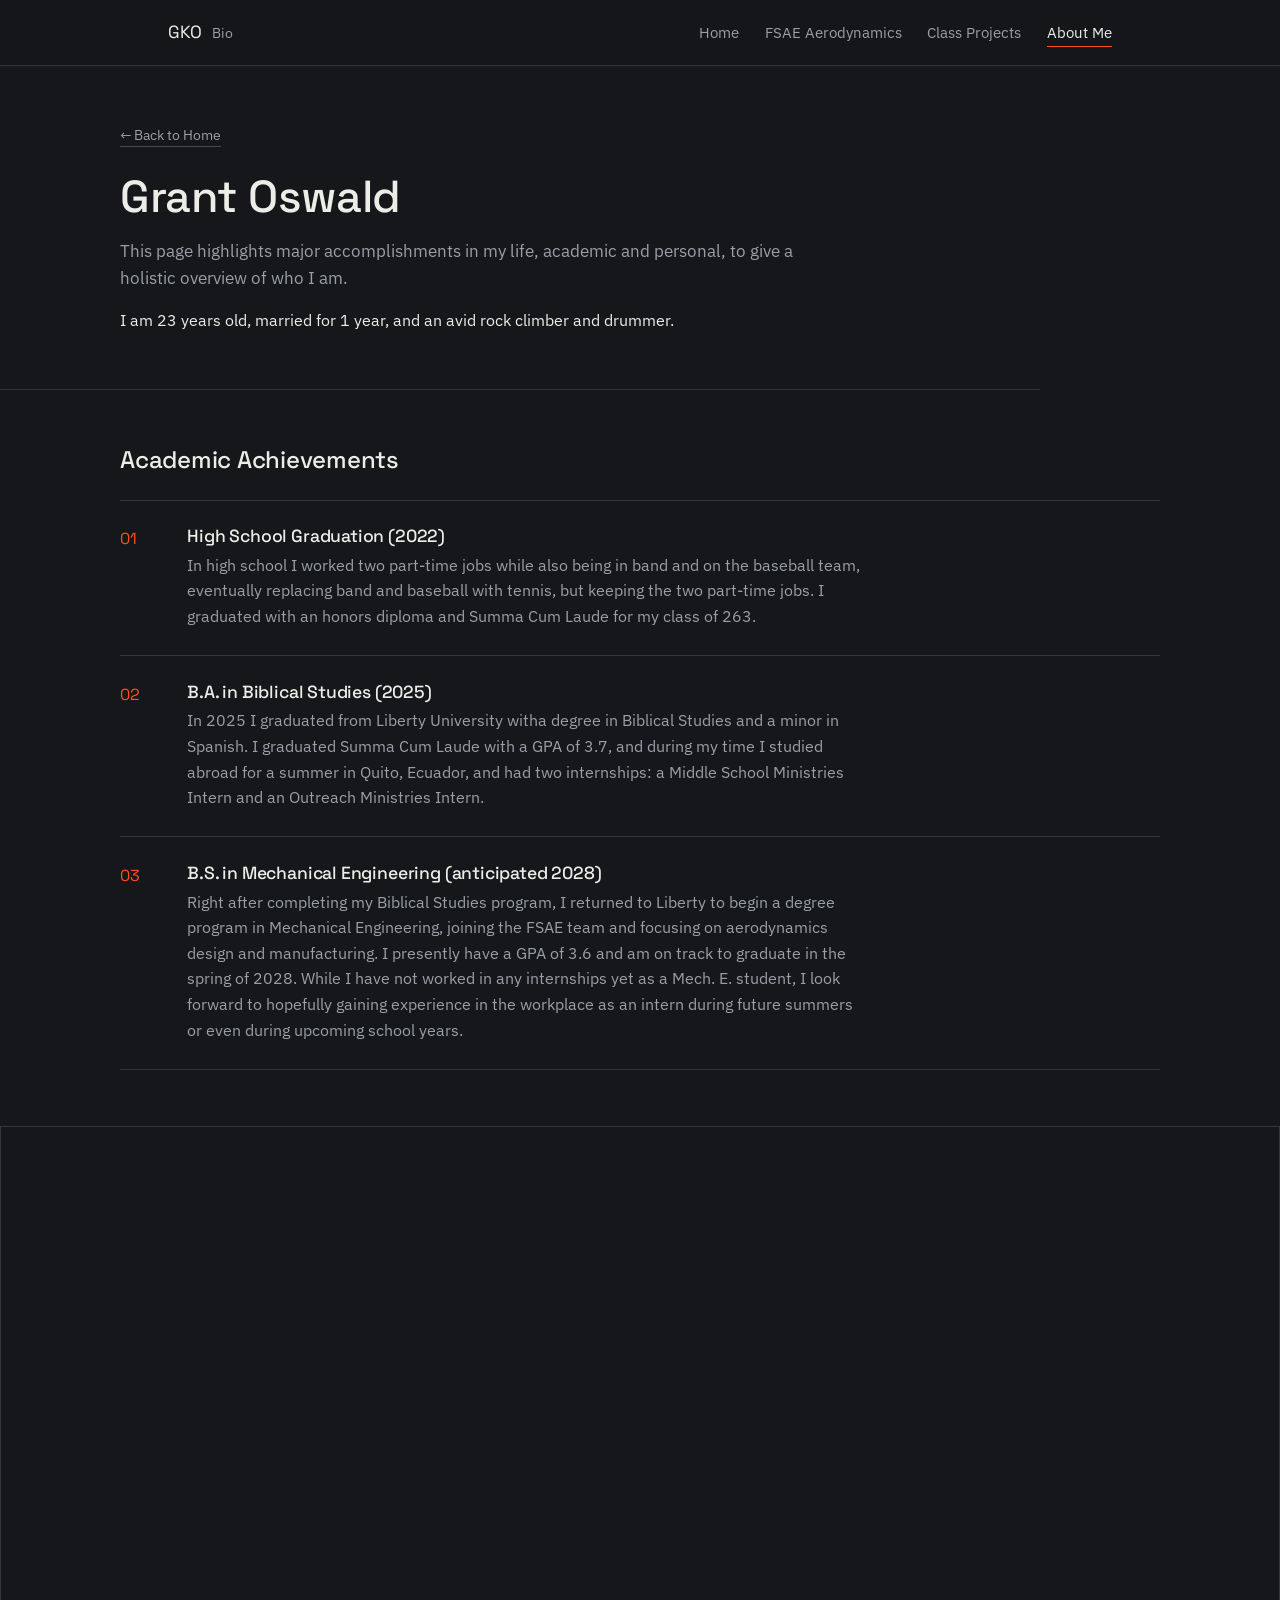
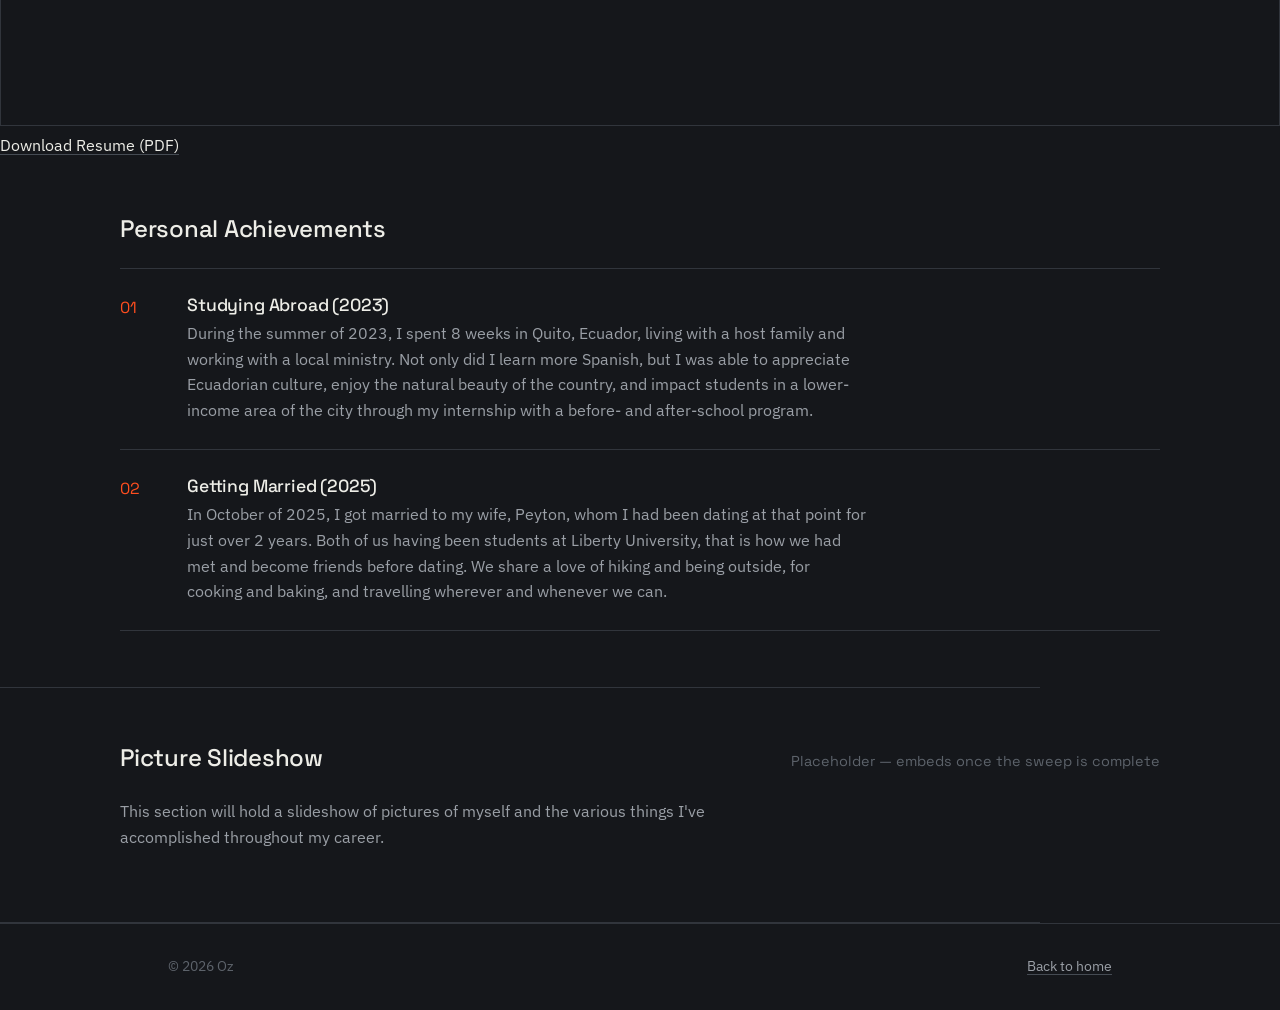
==== projects/about-me.html @ 52be58f1 "Update about-me.html" ====
<!DOCTYPE html>
<html lang="en">
<head>
<meta charset="UTF-8">
<meta name="viewport" content="width=device-width, initial-scale=1.0">
<title>About Me</title>
<meta name="description" content="Front and rear wing design for the Formula SAE car — airfoil theory, CFD, and the 3D aero map.">
<link rel="preconnect" href="https://fonts.googleapis.com">
<link rel="preconnect" href="https://fonts.gstatic.com" crossorigin>
<link href="https://fonts.googleapis.com/css2?family=IBM+Plex+Sans:wght@400;500&family=Space+Grotesk:wght@500;600&display=swap" rel="stylesheet">
<link rel="stylesheet" href="../css/style.css">
</head>
<body>

<header class="site-header">
  <div class="wrap">
    <a href="../index.html" class="wordmark">GKO <span>Bio</span></a>
    <nav class="site-nav">
      <a href="../index.html">Home</a>
      <a href="fsae.html">FSAE Aerodynamics</a>
      <a href="class-projects.html">Class Projects</a>
      <a href="about-me.html" aria-current="page">About Me</a>
    </nav>
  </div>
</header>

<main>
  <section class="block wrap">
    <a href="../index.html" class="back-link">&larr; Back to Home</a>
    <h1 style="font-size:clamp(1.9rem,4vw,2.8rem); max-width:20ch;">Grant Oswald</h1>
    <p style="color:var(--text-dim); font-size:1.05rem; margin-top:1rem;">
      This page highlights major accomplishments in my life, academic and personal, to give a holistic overview of who I am.</p>
    <p>I am 23 years old, married for 1 year, and an avid rock climber and drummer.</p>
  </section>

  <hr class="dim-line wrap">

  <!-- ============ Academic Achievements ============ -->
  <section class="block wrap">
    <div class="block-head">
      <h2>Academic Achievements</h2>
    </div>
    <div class="process">
      <div class="step">
        <span class="step-num">01</span>
        <div>
          <h3>High School Graduation (2022)</h3>
          <p>In high school I worked two part-time jobs while also being in band and on the baseball team,
            eventually replacing band and baseball with tennis, but keeping the two part-time jobs. I graduated with an honors diploma and
            Summa Cum Laude for my class of 263.</p>
        </div>
      </div>
      <div class="step">
        <span class="step-num">02</span>
        <div>
          <h3>B.A. in Biblical Studies (2025)</h3>
          <p>In 2025 I graduated from Liberty University witha degree in Biblical Studies and a minor in Spanish. I graduated Summa Cum Laude with a GPA of 3.7,
          and during my time I studied abroad for a summer in Quito, Ecuador, and had two internships: a Middle School Ministries Intern and an 
            Outreach Ministries Intern.
          </p>
        </div>
      </div>
      <div class="step">
        <span class="step-num">03</span>
        <div>
          <h3>B.S. in Mechanical Engineering (anticipated 2028)</h3>
          <p>Right after completing my Biblical Studies program, I returned to Liberty to begin a degree program in Mechanical Engineering, joining the FSAE team
            and focusing on aerodynamics design and manufacturing. I presently have a GPA of 3.6 and am on track to graduate in the spring of 2028. While I have
            not worked in any internships yet as a Mech. E. student, I look forward to hopefully gaining experience in the workplace as an intern during future
            summers or even during upcoming school years.
          </p>
        </div>
      </div>
    </div>
  </section>

<!-- ============= Resume and Download Link ========= -->
  <iframe src="../docs/OswaldGrantResume.pdf" style="width:100%; height:600px; border:1px solid var(--line);" title="Resume"></iframe>
  <a href="../docs/OswaldGrantResume.pdf" download>Download Resume (PDF)</a>
  
 <!-- ============ Personal Achievements ============ -->
  <section class="block wrap">
    <div class="block-head">
      <h2>Personal Achievements</h2>
    </div>
    <div class="process">
      <div class="step">
        <span class="step-num">01</span>
        <div>
          <h3>Studying Abroad (2023)</h3>
          <p>During the summer of 2023, I spent 8 weeks in Quito, Ecuador, living with a host family and working with a local ministry. Not only did I learn
          more Spanish, but I was able to appreciate Ecuadorian culture, enjoy the natural beauty of the country, and impact students in a lower-income area
          of the city through my internship with a before- and after-school program.</p>
        </div>
      </div>
      <div class="step">
        <span class="step-num">02</span>
        <div>
          <h3>Getting Married (2025)</h3>
          <p>In October of 2025, I got married to my wife, Peyton, whom I had been dating at that point for just over 2 years. Both of us having been students
            at Liberty University, that is how we had met and become friends before dating. We share a love of hiking and being outside, for cooking and baking,
            and travelling wherever and whenever we can.
          </p>
        </div>
      </div>
    </div>
  </section>

  <hr class="dim-line wrap">

  <!-- ============ SLIDESHOW PLACEHOLDER ============ -->
  <section class="block wrap">
    <div class="block-head">
      <h2>Picture Slideshow</h2>
      <span class="block-note">Placeholder — embeds once the sweep is complete</span>
    </div>
    <p style="color:var(--text-dim); margin-bottom:1rem;">
      This section will hold a slideshow of pictures of myself and the various things I've accomplished throughout my career.
    </p>
</section>

  <hr class="dim-line wrap">

</main>

<footer class="site-footer">
  <div class="wrap">
    <span>&copy; 2026 Oz</span>
    <span><a href="../index.html">Back to home</a></span>
  </div>
</footer>

<script src="../js/main.js"></script>
</body>
</html>
---- css/style.css ----
/* ============================================================
   Design tokens
   ============================================================ */
:root {
  --bg: #15171B;
  --bg-panel: #1B1E23;
  --text: #EDEDE7;
  --text-dim: #9A9FA6;
  --text-faint: #5D636B;
  --accent: #FF4E1F;
  --line: #31353C;
  --line-strong: #454B53;

  --font-head: "Space Grotesk", sans-serif;
  --font-body: "IBM Plex Sans", sans-serif;

  --measure: 68ch;
  --gutter: clamp(1.25rem, 4vw, 3rem);
}

* { box-sizing: border-box; }

html {
  scroll-behavior: smooth;
}

@media (prefers-reduced-motion: reduce) {
  html { scroll-behavior: auto; }
  * { animation-duration: 0.001ms !important; transition-duration: 0.001ms !important; }
}

body {
  margin: 0;
  background: var(--bg);
  color: var(--text);
  font-family: var(--font-body);
  font-size: 16px;
  line-height: 1.6;
  -webkit-font-smoothing: antialiased;
}

a {
  color: var(--text);
  text-decoration-color: var(--line-strong);
  text-underline-offset: 3px;
}
a:hover { text-decoration-color: var(--accent); }

a:focus-visible,
button:focus-visible {
  outline: 2px solid var(--accent);
  outline-offset: 3px;
}

img { max-width: 100%; display: block; }

h1, h2, h3 {
  font-family: var(--font-head);
  font-weight: 500;
  line-height: 1.15;
  margin: 0;
  letter-spacing: -0.01em;
}

p { margin: 0 0 1rem; max-width: var(--measure); }
p:last-child { margin-bottom: 0; }

.wrap {
  max-width: 1040px;
  margin: 0 auto;
  padding: 0 var(--gutter);
}

/* ============================================================
   Dimension-line divider — a recurring motif borrowed from
   engineering drawings: a rule with tick marks at each end,
   used to separate sections instead of a plain hairline.
   ============================================================ */
.dim-line {
  border: none;
  border-top: 1px solid var(--line);
  position: relative;
  margin: 0;
}
.dim-line::before,
.dim-line::after {
  content: "";
  position: absolute;
  top: -4px;
  width: 1px;
  height: 9px;
  background: var(--line-strong);
}
.dim-line::before { left: 0; }
.dim-line::after { right: 0; }

/* ============================================================
   Header / nav
   ============================================================ */
.site-header {
  border-bottom: 1px solid var(--line);
  position: sticky;
  top: 0;
  background: rgba(21, 23, 27, 0.92);
  backdrop-filter: blur(6px);
  z-index: 10;
}
.site-header .wrap {
  display: flex;
  align-items: baseline;
  justify-content: space-between;
  flex-wrap: wrap;
  gap: 0.5rem 1.5rem;
  padding-top: 1.1rem;
  padding-bottom: 1.1rem;
}
.wordmark {
  font-family: var(--font-head);
  font-size: 1.1rem;
  color: var(--text);
  text-decoration: none;
  display: flex;
  align-items: baseline;
  gap: 0.6rem;
}
.wordmark span {
  font-family: var(--font-body);
  font-size: 0.85rem;
  color: var(--text-dim);
  font-weight: 400;
}
.site-nav {
  display: flex;
  gap: 1.6rem;
  flex-wrap: wrap;
}
.site-nav a {
  font-size: 0.95rem;
  color: var(--text-dim);
  text-decoration: none;
  padding-bottom: 2px;
  border-bottom: 1px solid transparent;
}
.site-nav a:hover,
.site-nav a[aria-current="page"] {
  color: var(--text);
  border-bottom-color: var(--accent);
}

/* ============================================================
   Hero
   ============================================================ */
.hero {
  padding: clamp(3rem, 8vw, 6rem) 0 clamp(2.5rem, 6vw, 4rem);
  display: grid;
  grid-template-columns: 1.1fr 0.9fr;
  gap: 2rem;
  align-items: center;
}
.hero h1 {
  font-size: clamp(2.1rem, 4.4vw, 3.4rem);
  max-width: 14ch;
}
.hero .role {
  color: var(--accent);
  font-family: var(--font-head);
  font-size: 1.05rem;
  margin-bottom: 0.9rem;
}
.hero p {
  color: var(--text-dim);
  font-size: 1.05rem;
  margin-top: 1.1rem;
}
.hero-figure {
  display: flex;
   flex-direction: column;
  justify-content: center;
}
.hero-figure svg {
  width: 100%;
  max-width: 420px;
  height: auto;
}
@media (max-width: 760px) {
  .hero { grid-template-columns: 1fr; }
  .hero-figure { order: -1; max-width: 260px; margin: 0 auto; }
}

/* ============================================================
   Section shell
   ============================================================ */
section.block {
  padding: clamp(2.5rem, 6vw, 3.5rem) 0;
}
.block-head {
  display: flex;
  justify-content: space-between;
  align-items: baseline;
  gap: 1rem;
  margin-bottom: 1.6rem;
  flex-wrap: wrap;
}
.block-head h2 {
  font-size: 1.5rem;
}
.block-head .block-note {
  color: var(--text-faint);
  font-size: 0.9rem;
  font-family: var(--font-head);
}

/* ============================================================
   Spec sheet — label/value rows, used for the academic
   snapshot. Mirrors a datasheet rather than a generic card.
   ============================================================ */
.spec-sheet {
  display: grid;
  grid-template-columns: minmax(140px, 220px) 1fr;
  border-top: 1px solid var(--line);
}
.spec-row {
  display: contents;
}
.spec-row dt,
.spec-row dd {
  padding: 0.85rem 0;
  border-bottom: 1px solid var(--line);
  margin: 0;
}
.spec-row dt {
  color: var(--text-dim);
  font-family: var(--font-head);
  font-size: 0.92rem;
  padding-right: 1rem;
}
.spec-row dd {
  color: var(--text);
}
.spec-row dd .placeholder {
  color: var(--text-faint);
  font-style: italic;
}
@media (max-width: 560px) {
  .spec-sheet { grid-template-columns: 1fr; }
  .spec-row dt { border-bottom: none; padding-bottom: 0.15rem; }
  .spec-row dd { padding-top: 0.15rem; }
}

/* ============================================================
   Parts list — the project index, styled like a bill of
   materials rather than a grid of identical cards.
   ============================================================ */
.parts-list {
  border-top: 1px solid var(--line);
}
.part {
  display: grid;
  grid-template-columns: 2.2rem 1fr auto;
  gap: 1rem;
  align-items: start;
  padding: 1.4rem 0;
  border-bottom: 1px solid var(--line);
  text-decoration: none;
  color: inherit;
}
.part-mark {
  width: 2.2rem;
  height: 2.2rem;
  border: 1px solid var(--line-strong);
  display: flex;
  align-items: center;
  justify-content: center;
  color: var(--text-dim);
  font-family: var(--font-head);
  font-size: 0.95rem;
}
.part-body h3 {
  font-size: 1.15rem;
  margin-bottom: 0.3rem;
}
.part-body p {
  color: var(--text-dim);
  font-size: 0.95rem;
}
.part-status {
  font-family: var(--font-head);
  font-size: 0.82rem;
  color: var(--text-faint);
  white-space: nowrap;
  align-self: center;
}
.part-status.live { color: var(--accent); }
a.part:hover .part-mark { border-color: var(--accent); color: var(--accent); }
a.part:hover h3 { text-decoration: underline; text-decoration-color: var(--accent); }

/* ============================================================
   Placeholder media block — dashed frame standing in for
   images/embeds not yet added.
   ============================================================ */
.placeholder-media {
  border: 1px dashed var(--line-strong);
  background: var(--bg-panel);
  color: var(--text-faint);
  min-height: 220px;
  display: flex;
  align-items: center;
  justify-content: center;
  text-align: center;
  padding: 1.5rem;
  font-size: 0.9rem;
}
.placeholder-media strong {
  display: block;
  color: var(--text-dim);
  font-family: var(--font-head);
  font-weight: 500;
  margin-bottom: 0.35rem;
}

/* ============================================================
   Process steps (FSAE page) — a real sequence, so numbering
   is appropriate here.
   ============================================================ */
.process {
  border-top: 1px solid var(--line);
}
.step {
  display: grid;
  grid-template-columns: 3rem 1fr;
  gap: 1.2rem;
  padding: 1.6rem 0;
  border-bottom: 1px solid var(--line);
}
.step-num {
  font-family: var(--font-head);
  color: var(--accent);
  font-size: 1rem;
}
.step h3 {
  font-size: 1.1rem;
  margin-bottom: 0.4rem;
}
.step p { color: var(--text-dim); }

/* ============================================================
   Two-up media/text layout
   ============================================================ */
.split {
  display: grid;
  grid-template-columns: 1fr 1fr;
  gap: 2rem;
  align-items: center;
}
@media (max-width: 700px) {
  .split { grid-template-columns: 1fr; }
}

.tag-row {
  display: flex;
  flex-wrap: wrap;
  gap: 0.5rem;
  margin-top: 0.9rem;
}
.tag {
  font-family: var(--font-head);
  font-size: 0.8rem;
  color: var(--text-dim);
  border: 1px solid var(--line-strong);
  padding: 0.25rem 0.6rem;
}

.back-link {
  display: inline-block;
  color: var(--text-dim);
  font-size: 0.9rem;
  text-decoration: none;
  margin-bottom: 1.5rem;
  border-bottom: 1px solid var(--line-strong);
}
.back-link:hover { color: var(--accent); border-color: var(--accent); }

/* ============================================================
   Footer
   ============================================================ */
.site-footer {
  border-top: 1px solid var(--line);
  padding: 2rem 0;
  color: var(--text-faint);
  font-size: 0.85rem;
}
.site-footer .wrap {
  display: flex;
  justify-content: space-between;
  flex-wrap: wrap;
  gap: 0.5rem;
}
.site-footer a { color: var(--text-dim); }
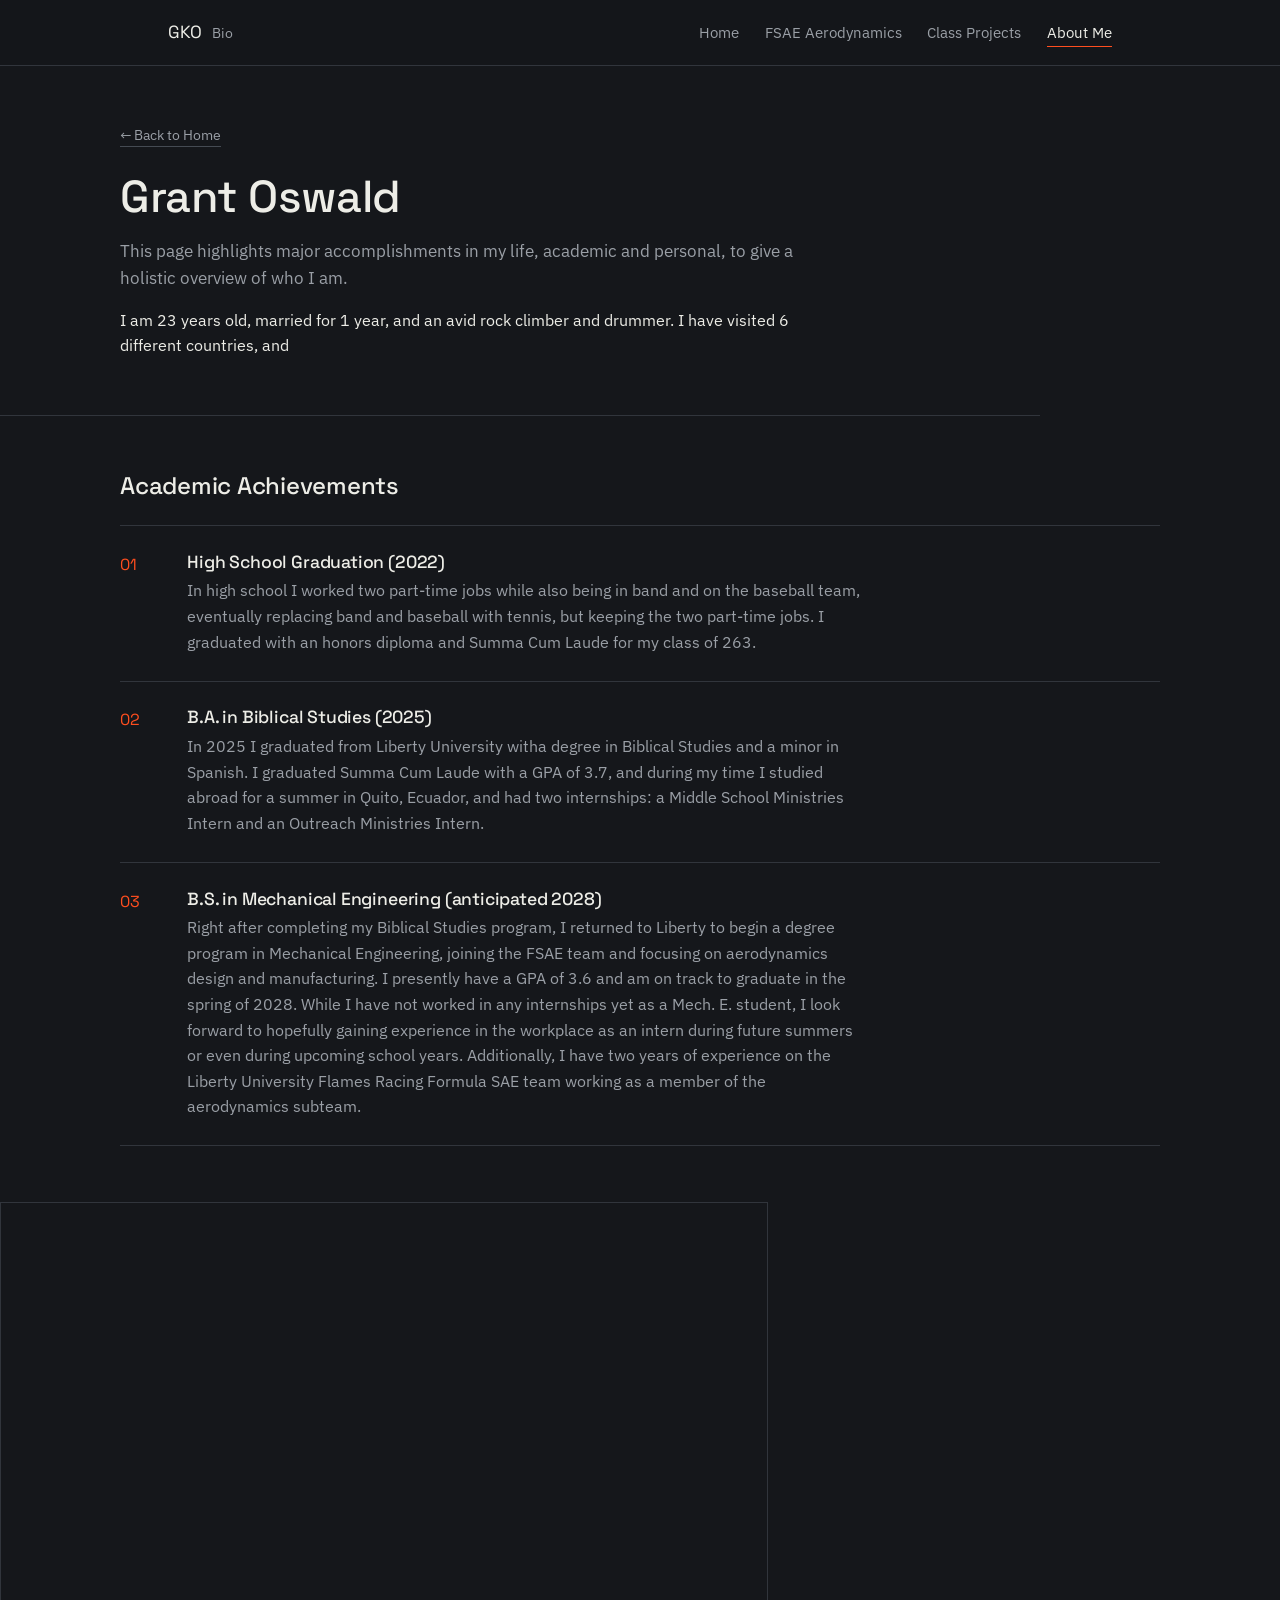
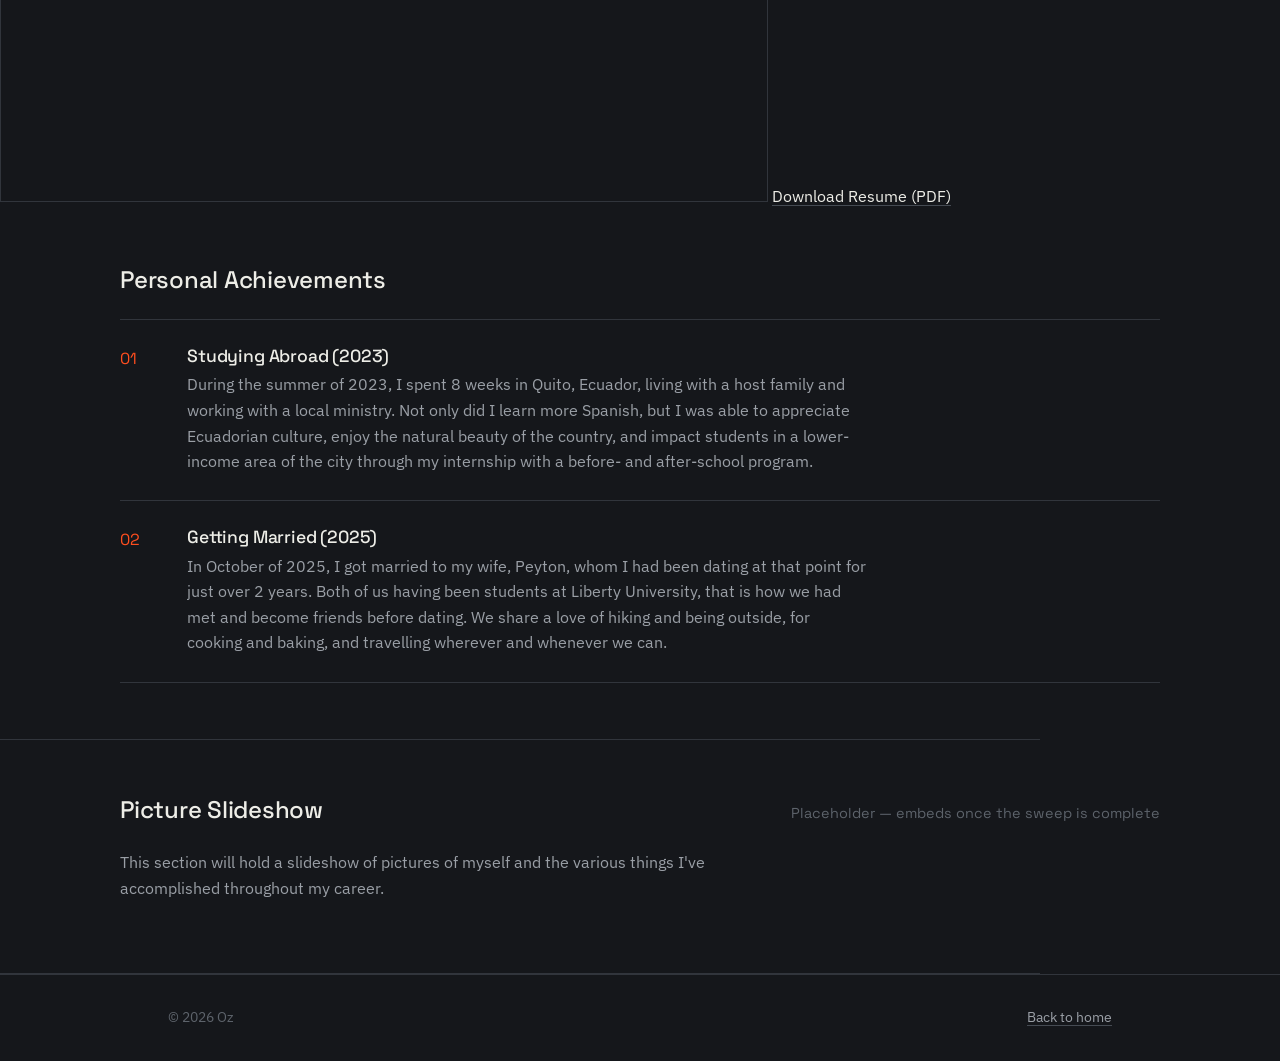
==== commit 9163752a: "Update about-me.html added to the mech e blurb, reduced width of resume pdf" ====
--- a/projects/about-me.html
+++ b/projects/about-me.html
@@ -30,7 +30,7 @@
     <h1 style="font-size:clamp(1.9rem,4vw,2.8rem); max-width:20ch;">Grant Oswald</h1>
     <p style="color:var(--text-dim); font-size:1.05rem; margin-top:1rem;">
       This page highlights major accomplishments in my life, academic and personal, to give a holistic overview of who I am.</p>
-    <p>I am 23 years old, married for 1 year, and an avid rock climber and drummer.</p>
+    <p>I am 23 years old, married for 1 year, and an avid rock climber and drummer. I have visited 6 different countries, and </p>
   </section>
 
   <hr class="dim-line wrap">
@@ -67,7 +67,8 @@
           <p>Right after completing my Biblical Studies program, I returned to Liberty to begin a degree program in Mechanical Engineering, joining the FSAE team
             and focusing on aerodynamics design and manufacturing. I presently have a GPA of 3.6 and am on track to graduate in the spring of 2028. While I have
             not worked in any internships yet as a Mech. E. student, I look forward to hopefully gaining experience in the workplace as an intern during future
-            summers or even during upcoming school years.
+            summers or even during upcoming school years. Additionally, I have two years of experience on the Liberty University Flames Racing Formula SAE
+            team working as a member of the aerodynamics subteam.
           </p>
         </div>
       </div>
@@ -75,7 +76,7 @@
   </section>
 
 <!-- ============= Resume and Download Link ========= -->
-  <iframe src="../docs/OswaldGrantResume.pdf" style="width:100%; height:600px; border:1px solid var(--line);" title="Resume"></iframe>
+  <iframe src="../docs/OswaldGrantResume.pdf" style="width:60%; height:600px; border:1px solid var(--line);" title="Resume"></iframe>
   <a href="../docs/OswaldGrantResume.pdf" download>Download Resume (PDF)</a>
   
  <!-- ============ Personal Achievements ============ -->
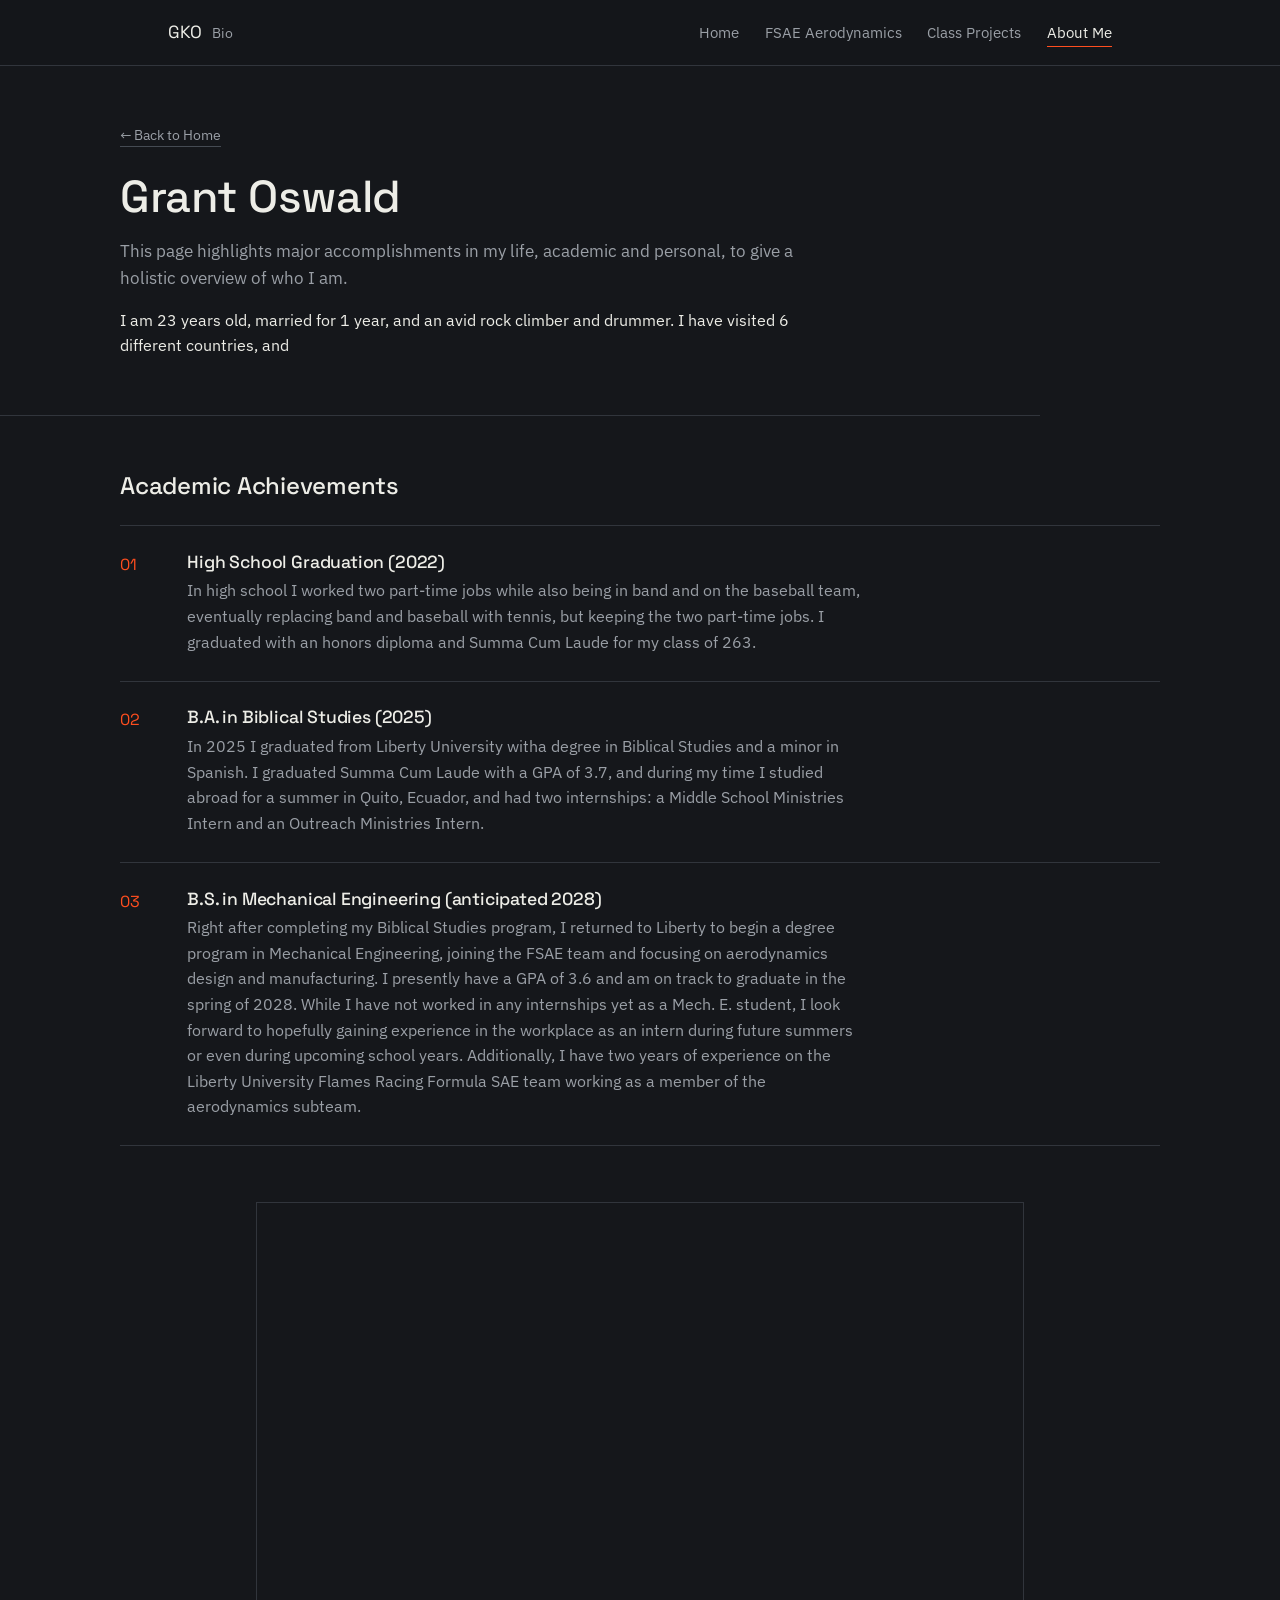
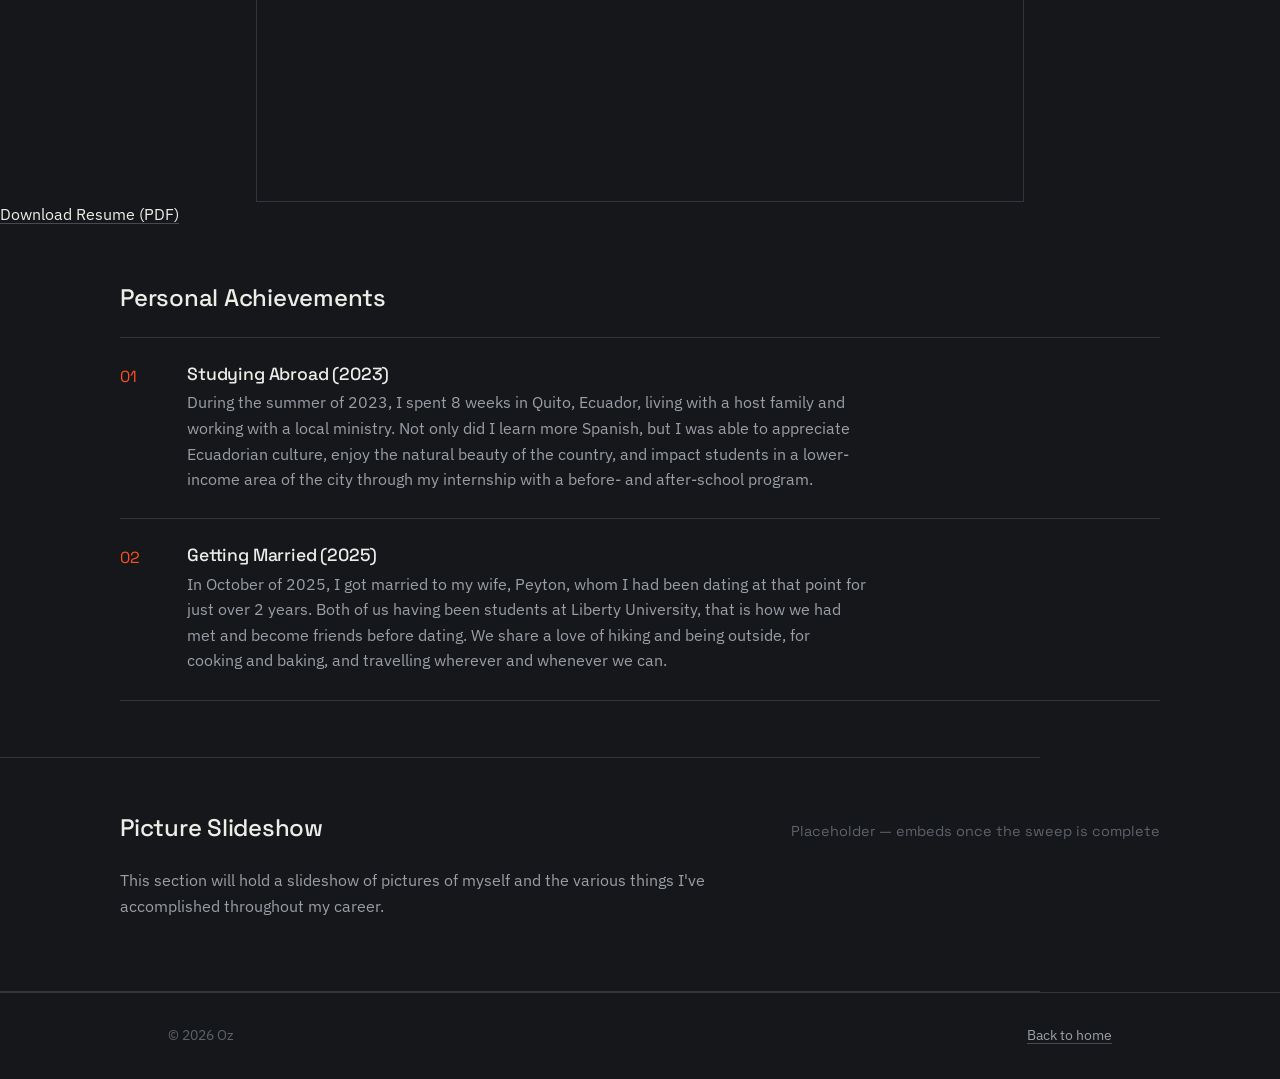
==== commit 5b92d8d8: "Update about-me.html centering the pdf box" ====
--- a/projects/about-me.html
+++ b/projects/about-me.html
@@ -76,7 +76,7 @@
   </section>
 
 <!-- ============= Resume and Download Link ========= -->
-  <iframe src="../docs/OswaldGrantResume.pdf" style="width:60%; height:600px; border:1px solid var(--line);" title="Resume"></iframe>
+  <iframe src="../docs/OswaldGrantResume.pdf" style="width:60%; height:600px; border:1px solid var(--line); display:block; margin-left:auto; margin-right:auto;" title="Resume"></iframe>
   <a href="../docs/OswaldGrantResume.pdf" download>Download Resume (PDF)</a>
   
  <!-- ============ Personal Achievements ============ -->
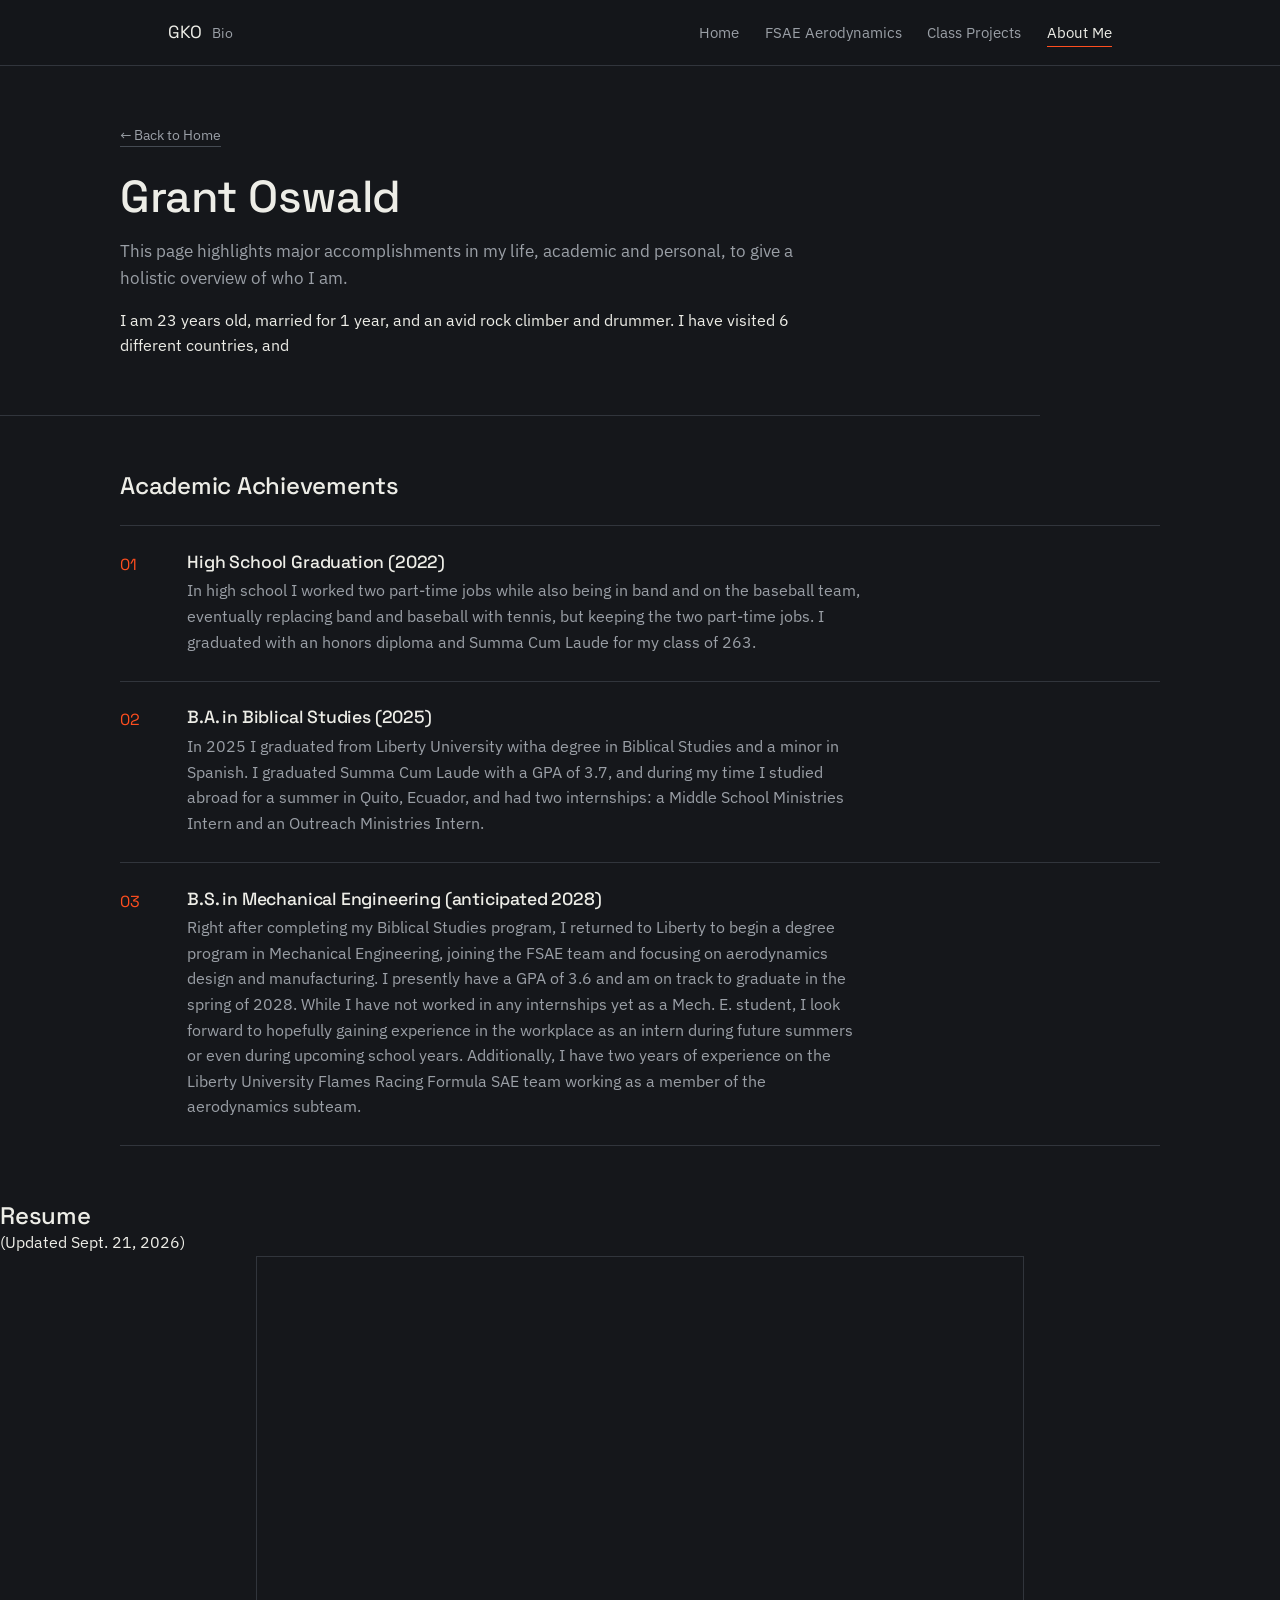
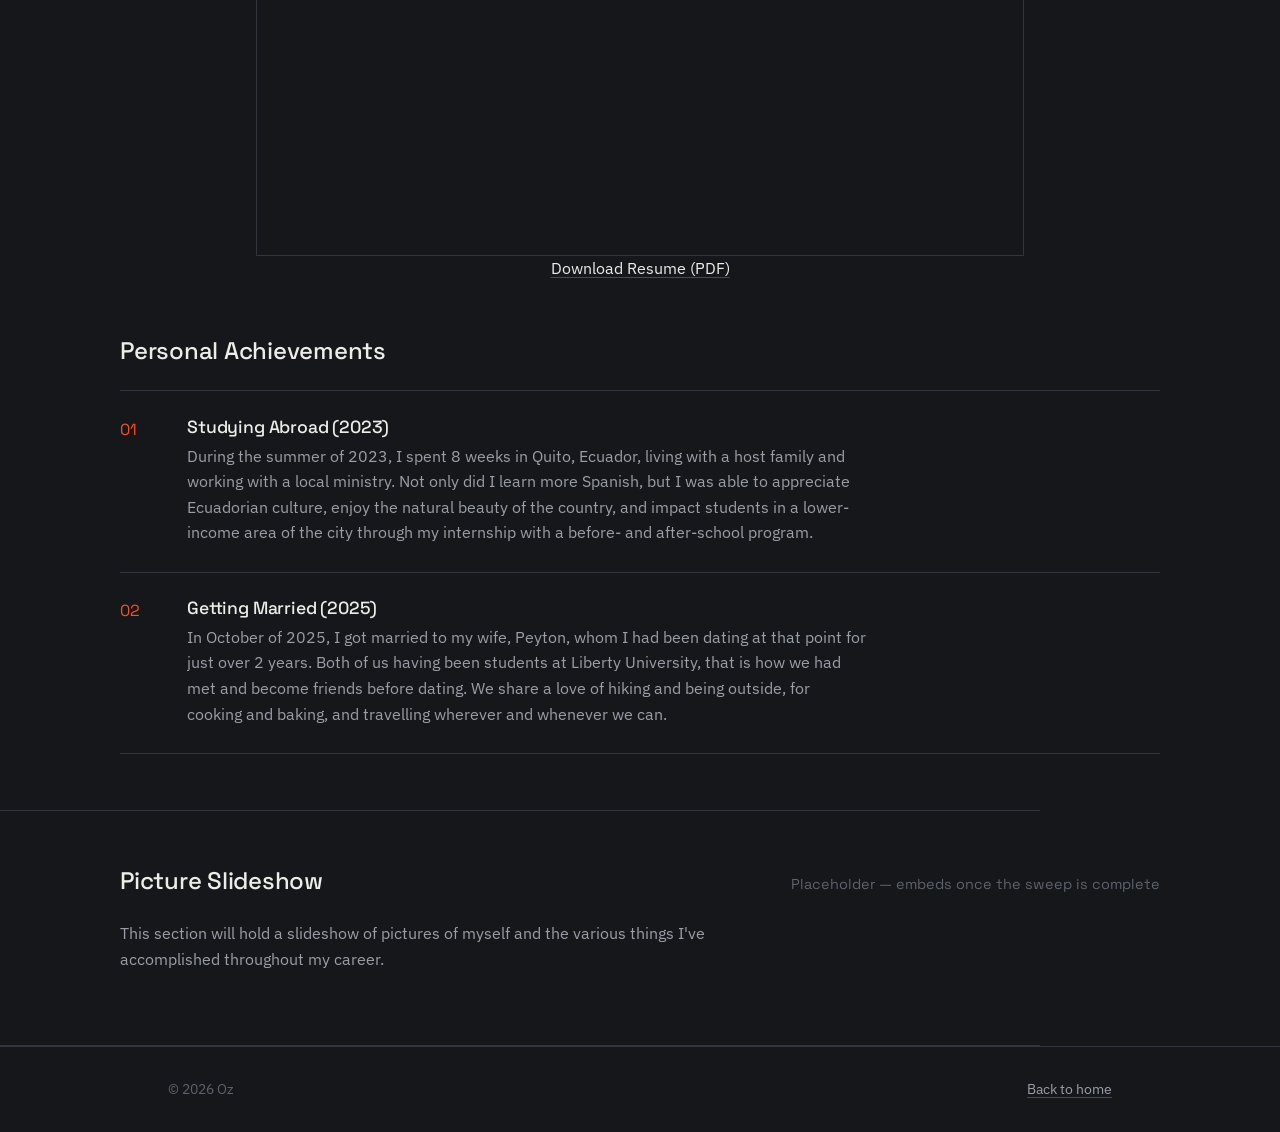
==== commit 26b00214: "Update about-me.html added resume section header, centered download link" ====
--- a/projects/about-me.html
+++ b/projects/about-me.html
@@ -76,8 +76,14 @@
   </section>
 
 <!-- ============= Resume and Download Link ========= -->
+  <div class:"block-head">
+    <h2>Resume</h2>
+    <p> (Updated Sept. 21, 2026)</p>
+  </div>
   <iframe src="../docs/OswaldGrantResume.pdf" style="width:60%; height:600px; border:1px solid var(--line); display:block; margin-left:auto; margin-right:auto;" title="Resume"></iframe>
-  <a href="../docs/OswaldGrantResume.pdf" download>Download Resume (PDF)</a>
+  <div style="text-align:center;">
+  <a href="../docs/OswaldGrantResume.pdf" style="margin-left:auto; margin-right:auto;" download>Download Resume (PDF)</a>
+  </div>
   
  <!-- ============ Personal Achievements ============ -->
   <section class="block wrap">
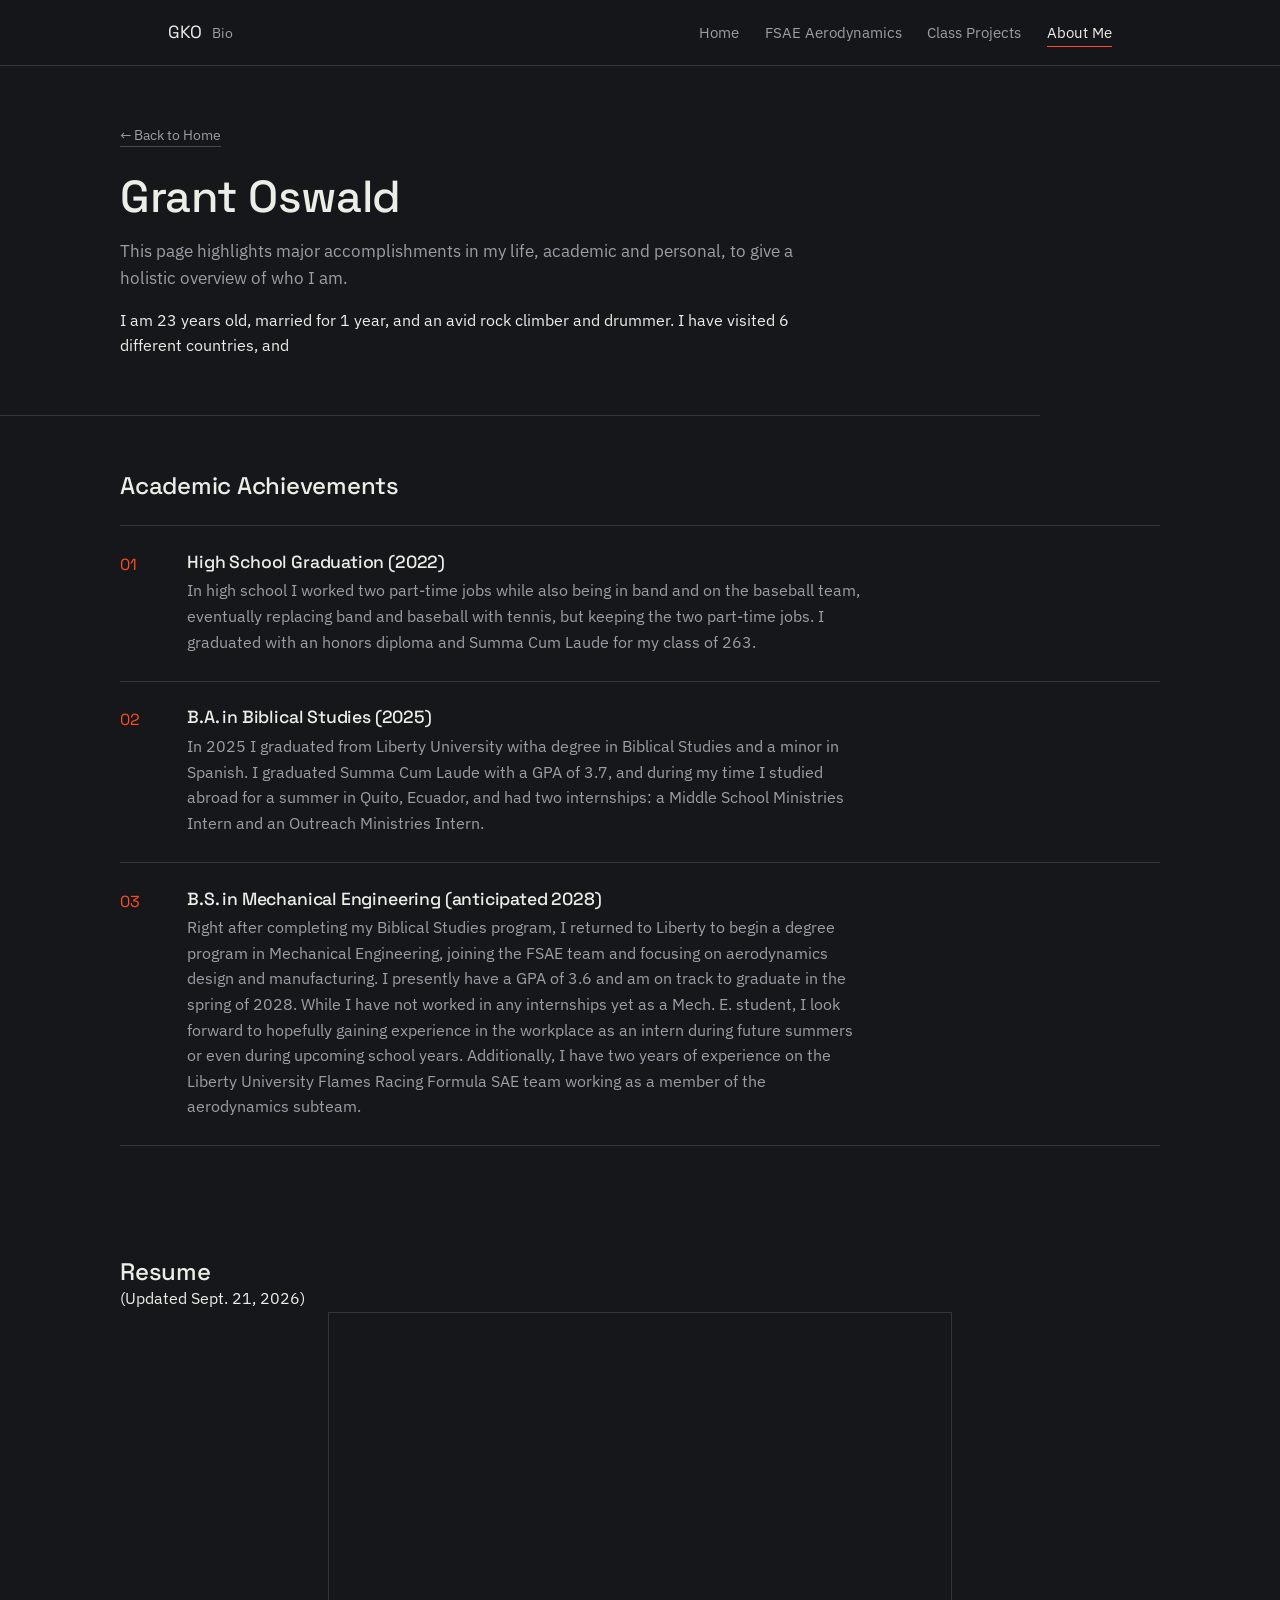
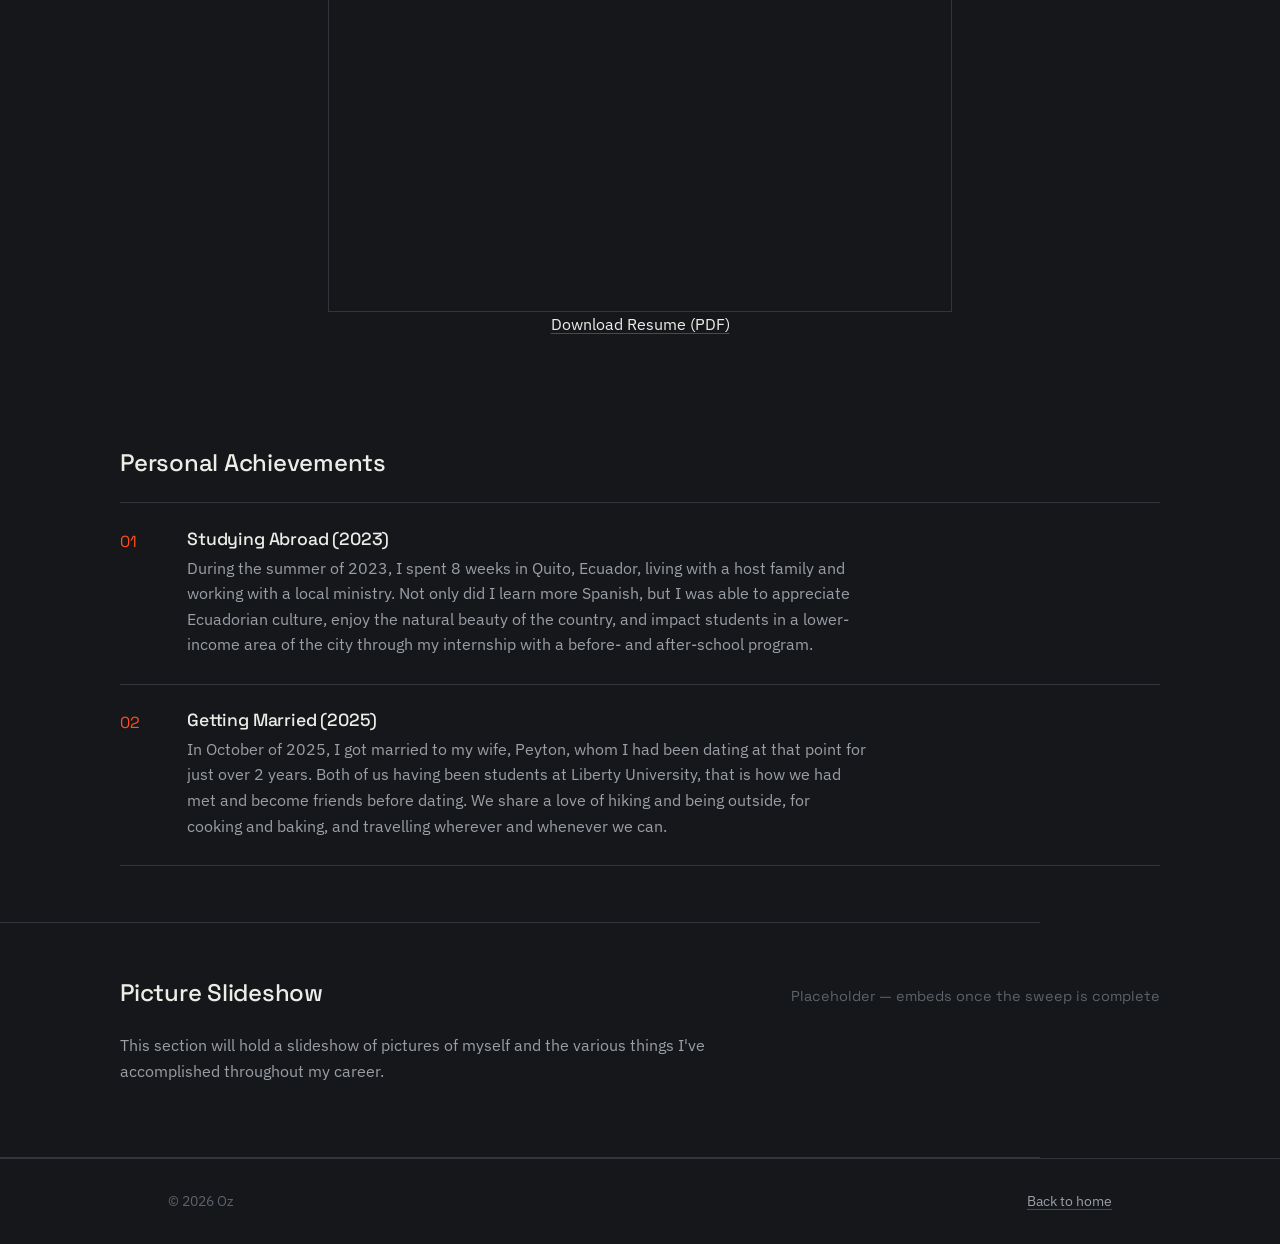
==== commit 7d98e402: "Update about-me.html updated layout of resume header" ====
--- a/projects/about-me.html
+++ b/projects/about-me.html
@@ -76,6 +76,7 @@
   </section>
 
 <!-- ============= Resume and Download Link ========= -->
+  <section class="block wrap">
   <div class:"block-head">
     <h2>Resume</h2>
     <p> (Updated Sept. 21, 2026)</p>
@@ -84,6 +85,7 @@
   <div style="text-align:center;">
   <a href="../docs/OswaldGrantResume.pdf" style="margin-left:auto; margin-right:auto;" download>Download Resume (PDF)</a>
   </div>
+  </section>
   
  <!-- ============ Personal Achievements ============ -->
   <section class="block wrap">
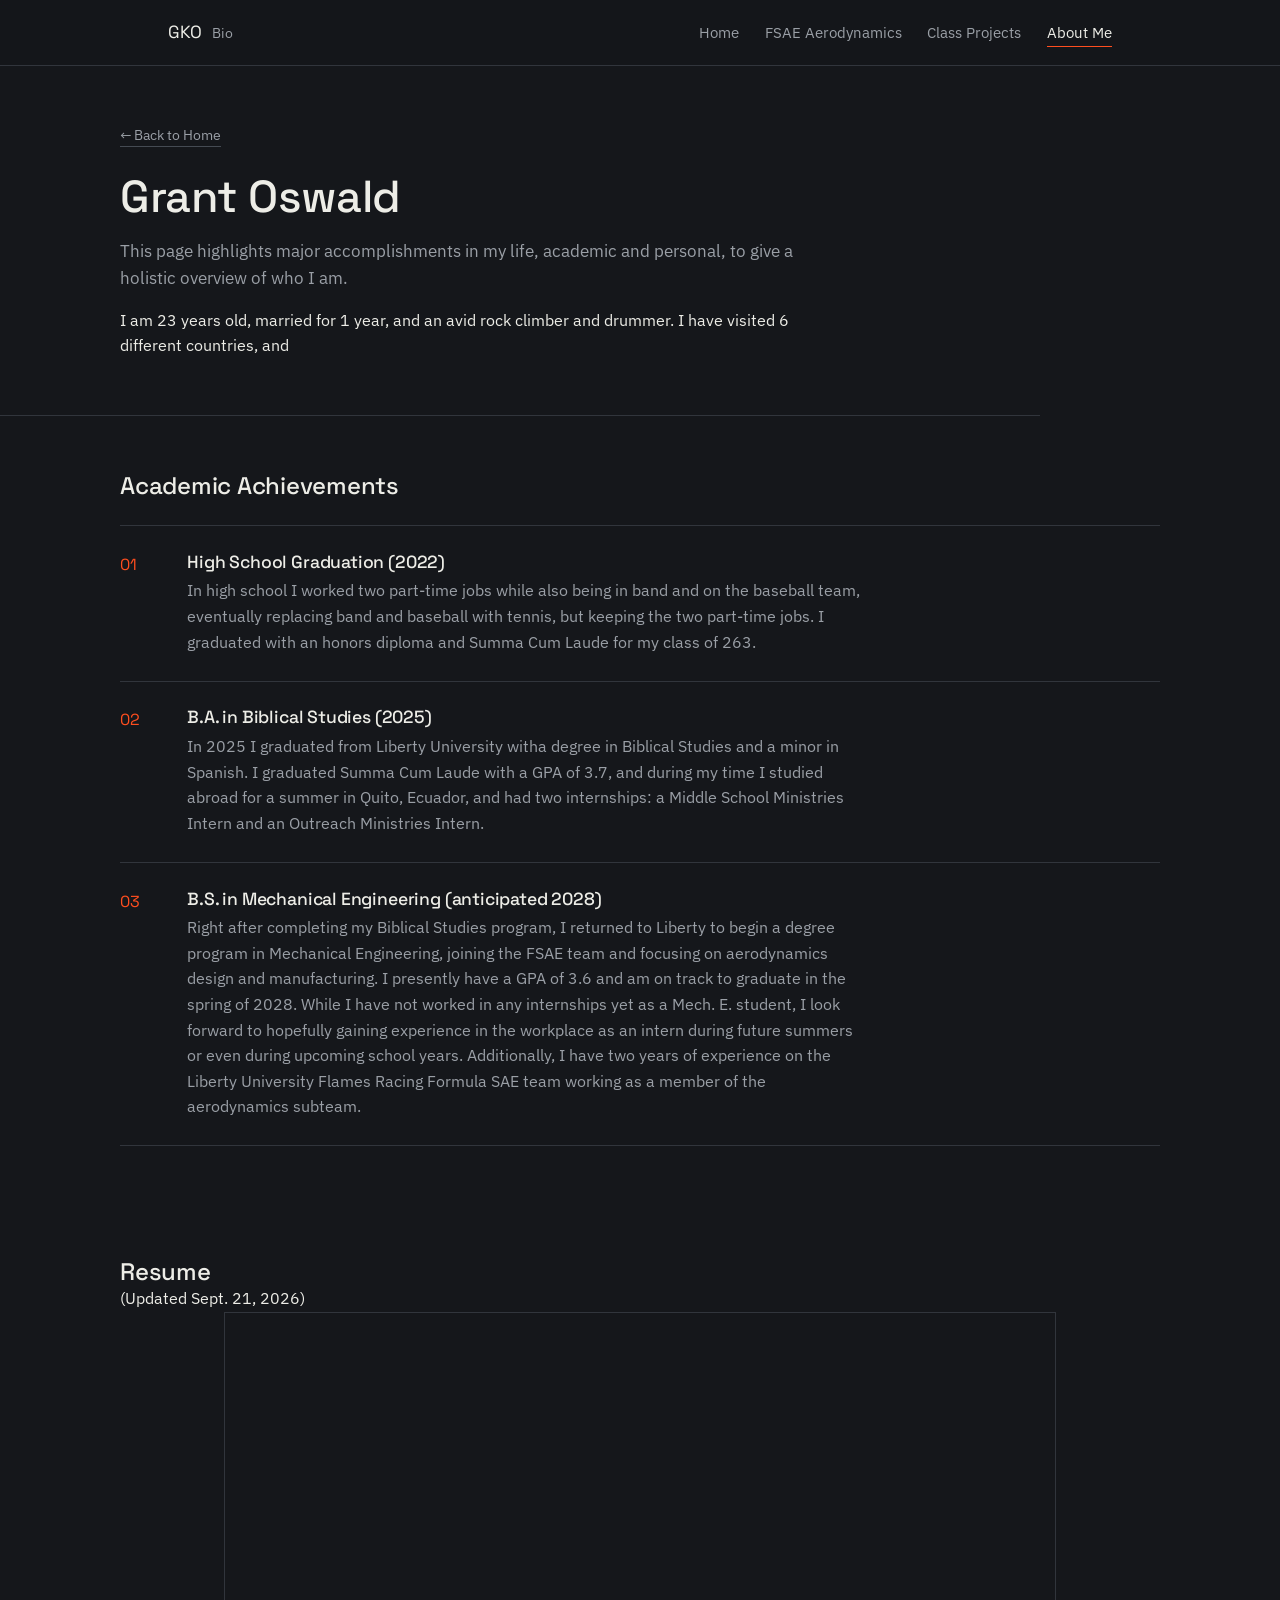
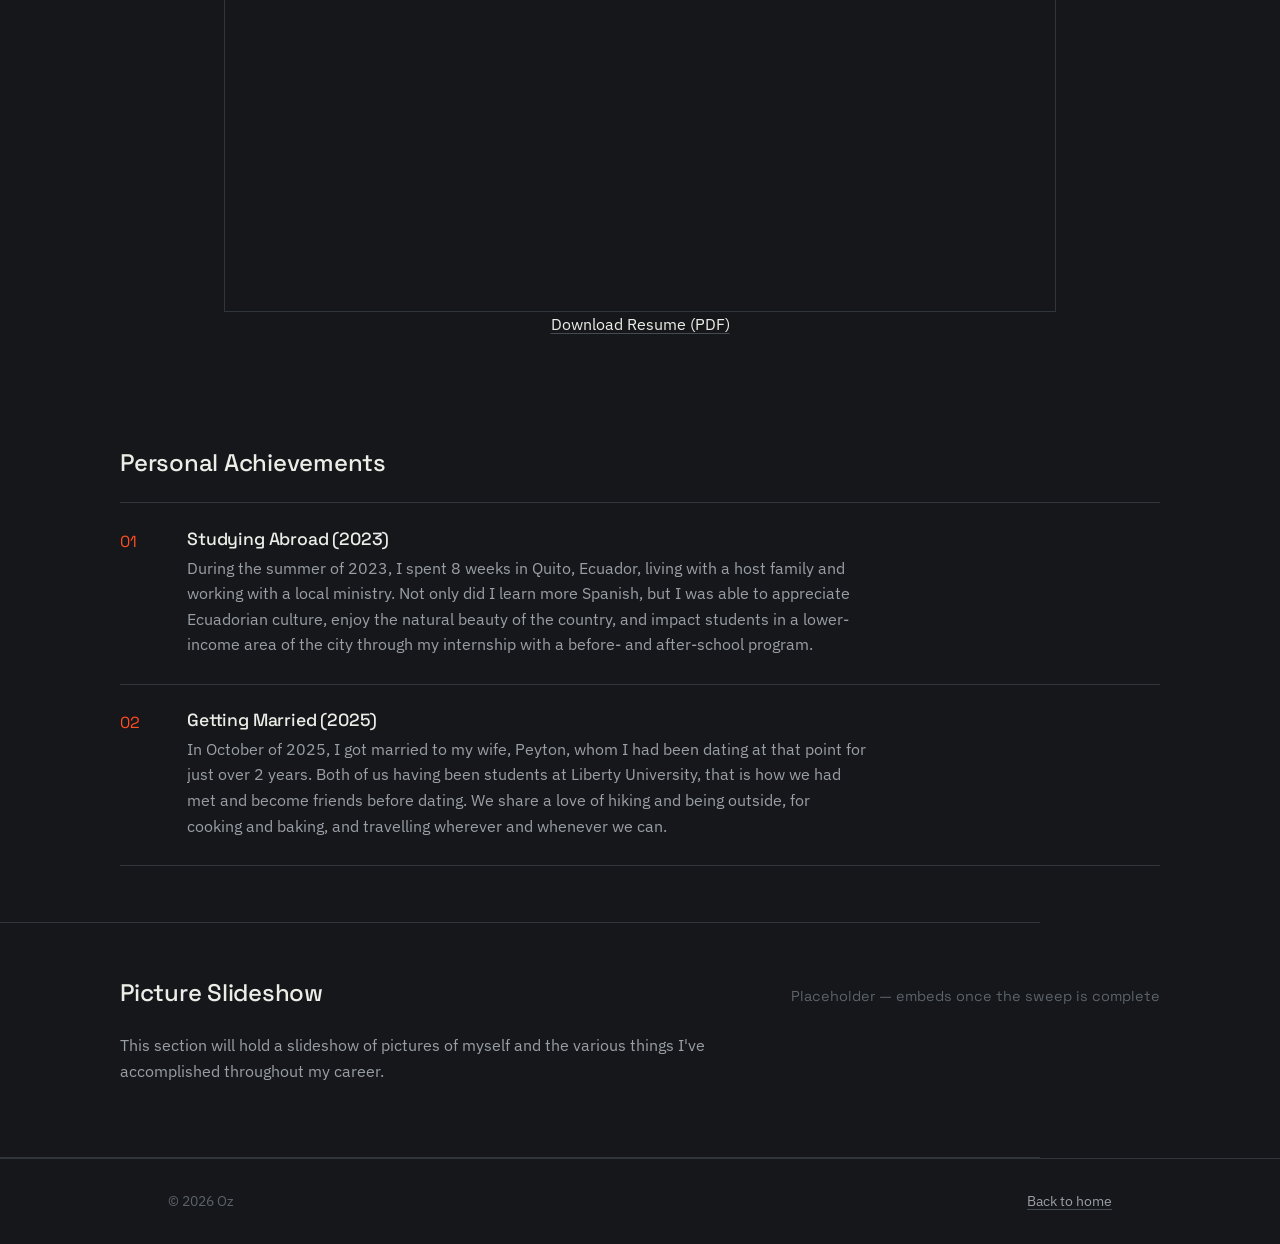
==== commit 97fe7a0e: "Update about-me.html made the resume block wider to make everything fit cleaner" ====
--- a/projects/about-me.html
+++ b/projects/about-me.html
@@ -81,7 +81,7 @@
     <h2>Resume</h2>
     <p> (Updated Sept. 21, 2026)</p>
   </div>
-  <iframe src="../docs/OswaldGrantResume.pdf" style="width:60%; height:600px; border:1px solid var(--line); display:block; margin-left:auto; margin-right:auto;" title="Resume"></iframe>
+  <iframe src="../docs/OswaldGrantResume.pdf" style="width:80%; height:600px; border:1px solid var(--line); display:block; margin-left:auto; margin-right:auto;" title="Resume"></iframe>
   <div style="text-align:center;">
   <a href="../docs/OswaldGrantResume.pdf" style="margin-left:auto; margin-right:auto;" download>Download Resume (PDF)</a>
   </div>
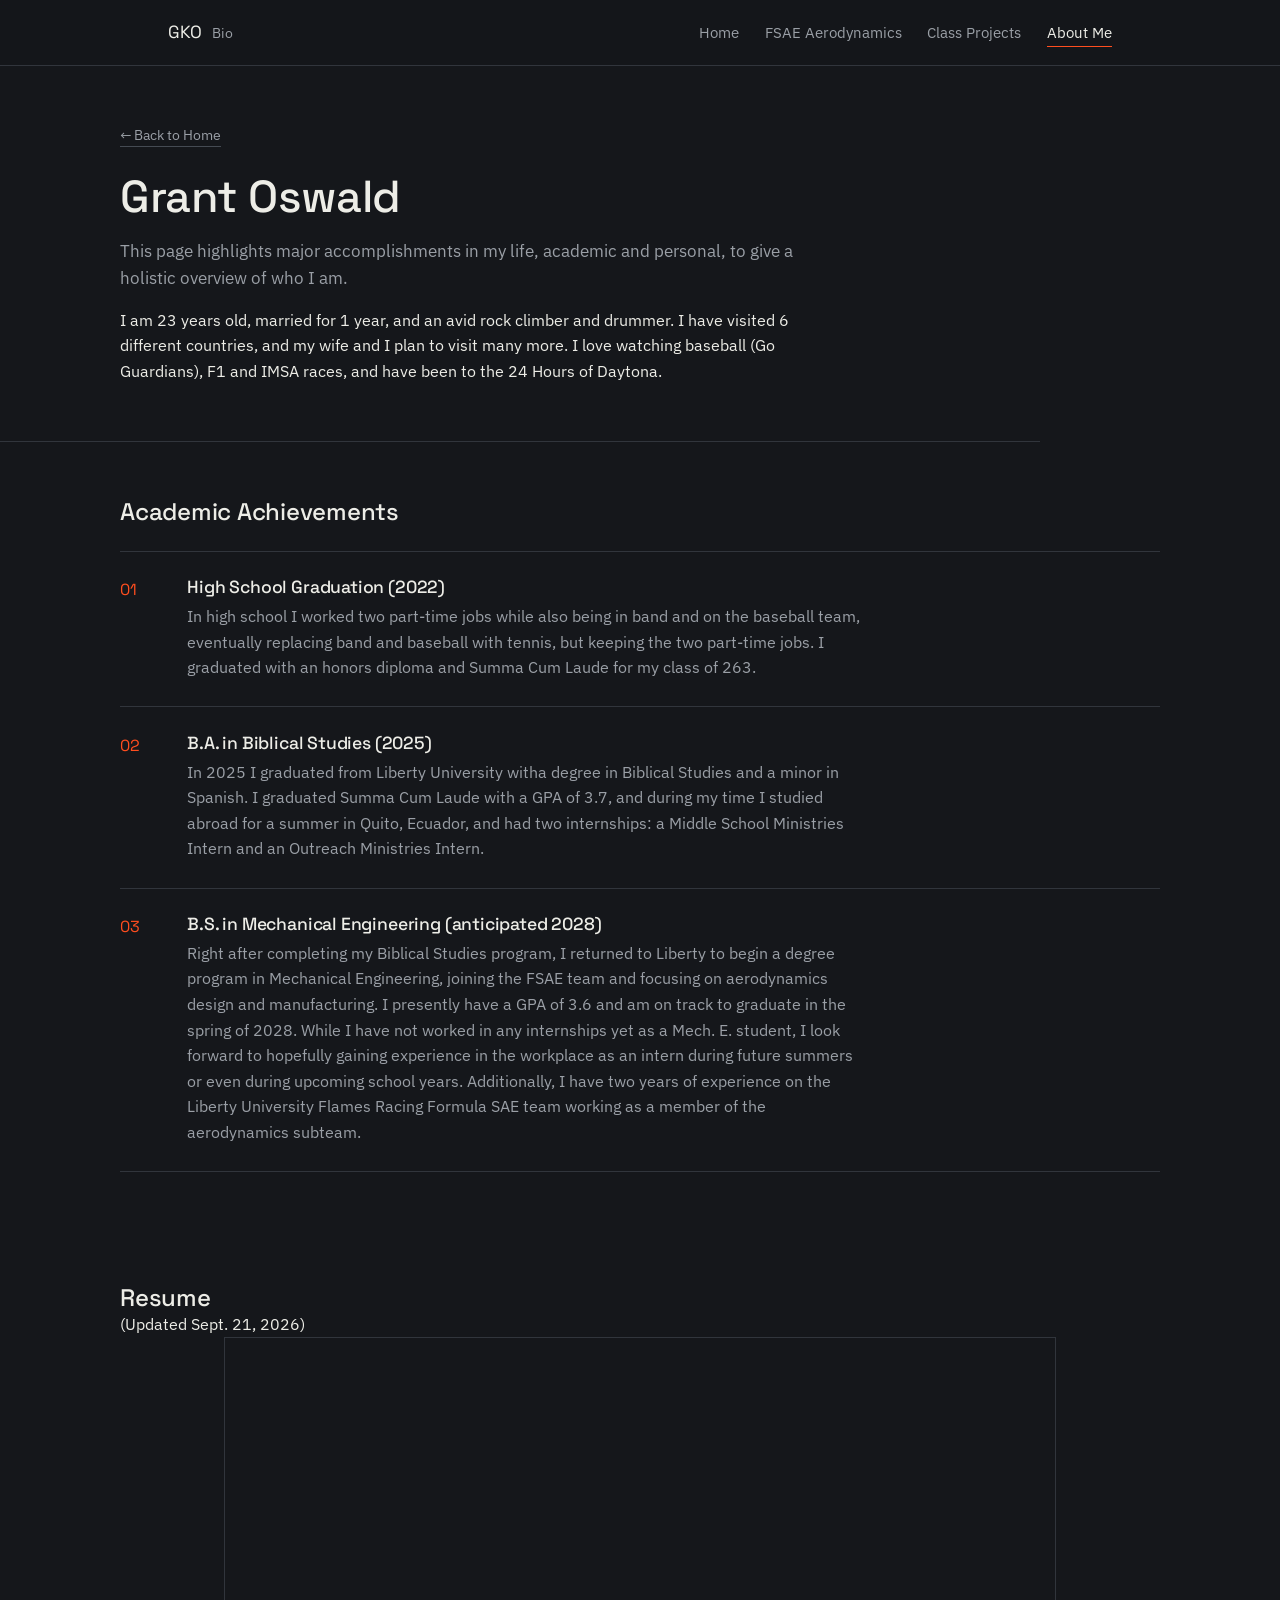
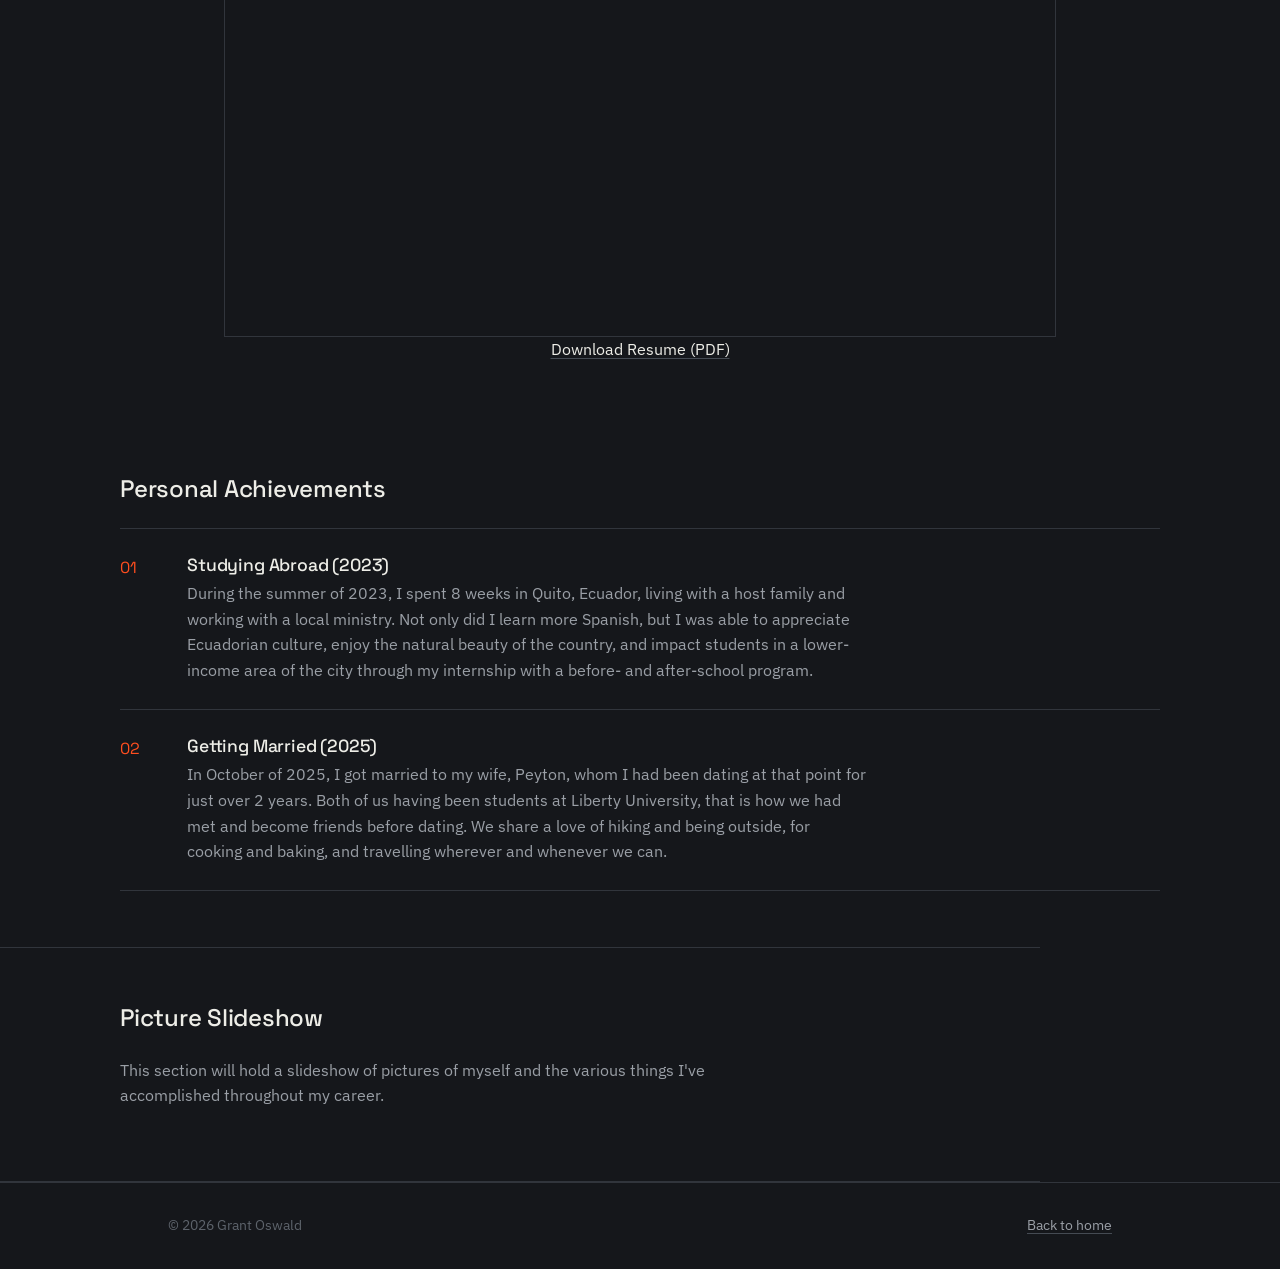
==== commit 2004c5fb: "Update about-me.html updated copyright name and finished the about me intro sentence" ====
--- a/projects/about-me.html
+++ b/projects/about-me.html
@@ -30,7 +30,8 @@
     <h1 style="font-size:clamp(1.9rem,4vw,2.8rem); max-width:20ch;">Grant Oswald</h1>
     <p style="color:var(--text-dim); font-size:1.05rem; margin-top:1rem;">
       This page highlights major accomplishments in my life, academic and personal, to give a holistic overview of who I am.</p>
-    <p>I am 23 years old, married for 1 year, and an avid rock climber and drummer. I have visited 6 different countries, and </p>
+    <p>I am 23 years old, married for 1 year, and an avid rock climber and drummer. I have visited 6 different countries, and my wife and I plan
+    to visit many more. I love watching baseball (Go Guardians), F1 and IMSA races, and have been to the 24 Hours of Daytona.</p>
   </section>
 
   <hr class="dim-line wrap">
@@ -121,8 +122,7 @@
   <section class="block wrap">
     <div class="block-head">
       <h2>Picture Slideshow</h2>
-      <span class="block-note">Placeholder — embeds once the sweep is complete</span>
-    </div>
+          </div>
     <p style="color:var(--text-dim); margin-bottom:1rem;">
       This section will hold a slideshow of pictures of myself and the various things I've accomplished throughout my career.
     </p>
@@ -134,7 +134,7 @@
 
 <footer class="site-footer">
   <div class="wrap">
-    <span>&copy; 2026 Oz</span>
+    <span>&copy; 2026 Grant Oswald</span>
     <span><a href="../index.html">Back to home</a></span>
   </div>
 </footer>
